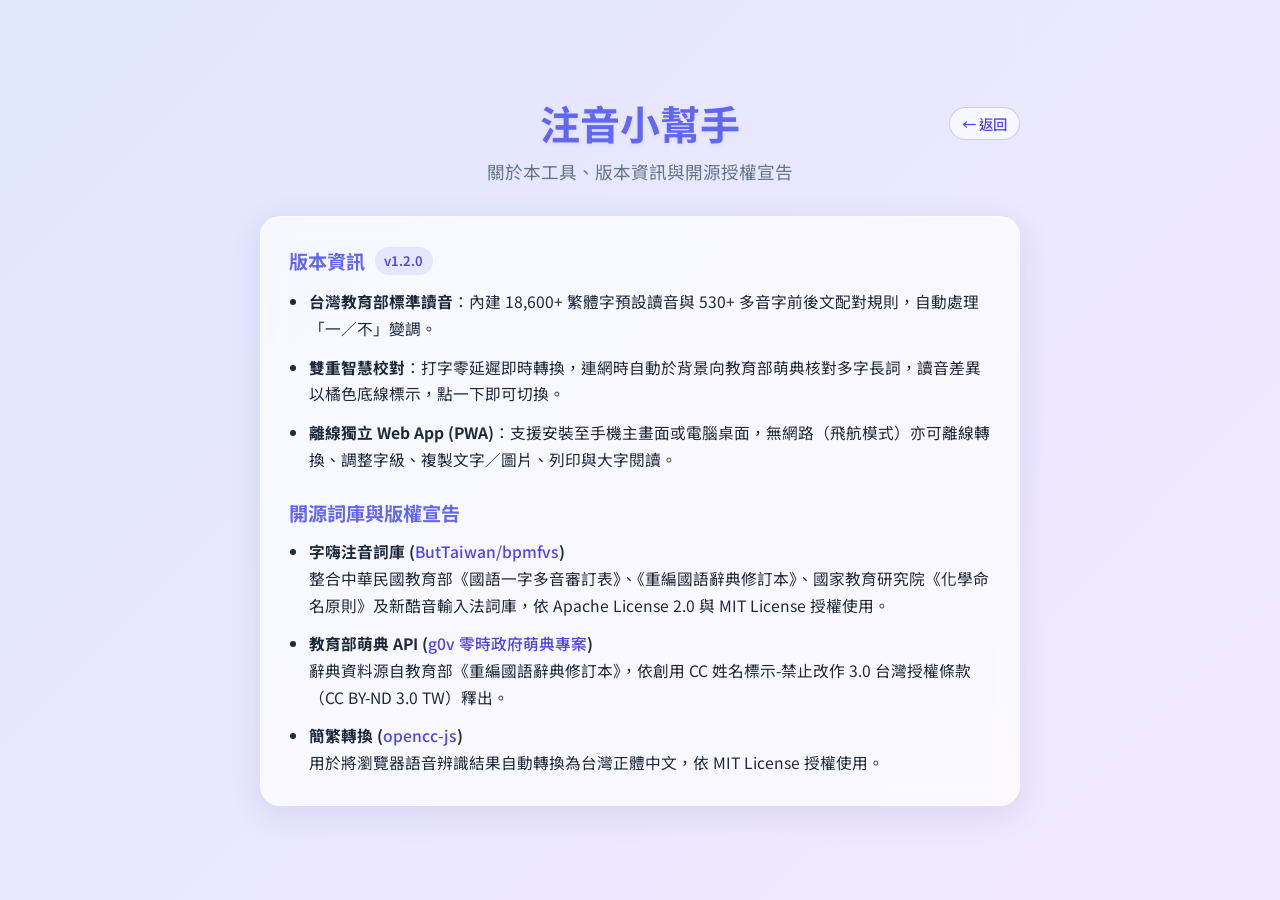
==== about.html @ 32e36cac "fix(layout): 對齊教育部注音手冊標準，緊湊化字距與行高極大化文字可視空間" ====
<!DOCTYPE html>
<html lang="zh-TW">
<head>
    <meta charset="UTF-8">
    <meta name="viewport" content="width=device-width, initial-scale=1.0">
    <meta name="theme-color" content="#6366f1">
    <meta name="apple-mobile-web-app-capable" content="yes">
    <meta name="apple-mobile-web-app-status-bar-style" content="default">
    <meta name="apple-mobile-web-app-title" content="注音小幫手">
    <title>關於與說明 - 注音小幫手</title>
    <link rel="icon" type="image/svg+xml" href="icon.svg">
    <link rel="apple-touch-icon" href="icon.svg">
    <link rel="manifest" href="manifest.webmanifest">
    <link rel="preconnect" href="https://fonts.googleapis.com">
    <link rel="preconnect" href="https://fonts.gstatic.com" crossorigin>
    <link href="https://fonts.googleapis.com/css2?family=Noto+Sans+TC:wght@400;500;700&display=swap" rel="stylesheet">
    <link rel="stylesheet" href="style.css?v=37">
</head>
<body class="about-page">
    <div class="app-container about-container">
        <header>
            <div class="header-row">
                <h1>注音小幫手</h1>
                <a href="index.html" class="about-link" title="返回注音轉換首頁">← 返回</a>
            </div>
            <p class="tagline">關於本工具、版本資訊與開源授權宣告</p>
        </header>

        <main class="about-card glass-panel">
            <section class="about-section">
                <div class="about-version-row">
                    <h2>版本資訊</h2>
                    <span class="version-badge">v1.2.0</span>
                    <button id="install-app-btn" class="install-app-btn" type="button" title="安裝為獨立桌面／手機 App（支援離線使用）" hidden>📲 安裝獨立 App</button>
                </div>
                <p id="output-message" class="output-message" role="status" aria-live="polite" hidden></p>
                <ul class="about-list">
                    <li><strong>台灣教育部標準讀音</strong>：內建 18,600+ 繁體字預設讀音與 530+ 多音字前後文配對規則，自動處理「一／不」變調。</li>
                    <li><strong>雙重智慧校對</strong>：打字零延遲即時轉換，連網時自動於背景向教育部萌典核對多字長詞，讀音差異以<span class="diff-sample">橘色底線</span>標示，點一下即可切換。</li>
                    <li><strong>離線獨立 Web App (PWA)</strong>：支援安裝至手機主畫面或電腦桌面，無網路（飛航模式）亦可離線轉換、調整字級、複製文字／圖片、列印與大字閱讀。</li>
                </ul>
            </section>

            <section class="about-section">
                <h2>開源詞庫與版權宣告</h2>
                <ul class="about-list">
                    <li>
                        <strong>字嗨注音詞庫 (<a href="https://github.com/ButTaiwan/bpmfvs" target="_blank" rel="noopener noreferrer">ButTaiwan/bpmfvs</a>)</strong><br>
                        整合中華民國教育部《國語一字多音審訂表》、《重編國語辭典修訂本》、國家教育研究院《化學命名原則》及新酷音輸入法詞庫，依 Apache License 2.0 與 MIT License 授權使用。
                    </li>
                    <li>
                        <strong>教育部萌典 API (<a href="https://www.moedict.tw" target="_blank" rel="noopener noreferrer">g0v 零時政府萌典專案</a>)</strong><br>
                        辭典資料源自教育部《重編國語辭典修訂本》，依創用 CC 姓名標示-禁止改作 3.0 台灣授權條款（CC BY-ND 3.0 TW）釋出。
                    </li>
                    <li>
                        <strong>簡繁轉換 (<a href="https://github.com/nk2028/opencc-js" target="_blank" rel="noopener noreferrer">opencc-js</a>)</strong><br>
                        用於將瀏覽器語音辨識結果自動轉換為台灣正體中文，依 MIT License 授權使用。
                    </li>
                </ul>
            </section>
        </main>
    </div>

    <script src="pwa.js?v=3"></script>
</body>
</html>
---- style.css ----
:root {
    --primary-color: #6366f1;
    --primary-light: #818cf8;
    --zhuyin-color: #4f46e5;
    --diff-color: #c2410c;
    --bg-gradient-start: #e0e7ff;
    --bg-gradient-end: #f3e8ff;
    --text-main: #1e293b;
    --text-muted: #64748b;
    --text-secondary: #475569;
    --panel-bg: rgba(255, 255, 255, 0.7);
    --panel-border: rgba(255, 255, 255, 0.4);
    --panel-shadow: 0 8px 32px 0 rgba(31, 38, 135, 0.1);
}

* {
    box-sizing: border-box;
    margin: 0;
    padding: 0;
}

body {
    font-family: 'Noto Sans TC', sans-serif;
    background: linear-gradient(135deg, var(--bg-gradient-start) 0%, var(--bg-gradient-end) 100%);
    min-height: 100vh;
    min-height: 100dvh;
    color: var(--text-main);
    display: flex;
    justify-content: center;
    align-items: center;
    padding: 2rem;
}

.app-container {
    width: 100%;
    max-width: 1000px;
    display: flex;
    flex-direction: column;
    gap: 2rem;
}

header {
    text-align: center;
    animation: fadeInDown 0.8s ease-out;
}

.header-row {
    position: relative;
    display: flex;
    align-items: center;
    justify-content: center;
    margin-bottom: 0.4rem;
}

header h1 {
    font-size: 2.5rem;
    font-weight: 700;
    color: var(--primary-color);
    margin: 0;
    text-shadow: 0 2px 4px rgba(0,0,0,0.05);
}

.about-link {
    position: absolute;
    right: 0;
    display: inline-flex;
    align-items: center;
    padding: 0.3rem 0.75rem;
    border-radius: 999px;
    border: 1px solid rgba(79, 70, 229, 0.25);
    background: rgba(255, 255, 255, 0.65);
    color: var(--zhuyin-color);
    font-size: 0.9rem;
    font-weight: 500;
    text-decoration: none;
    transition: background 0.2s ease, box-shadow 0.2s ease;
}

.about-link:hover {
    background: #ffffff;
    box-shadow: 0 2px 8px rgba(79, 70, 229, 0.15);
}

.about-link:focus-visible {
    outline: 2px solid var(--zhuyin-color);
    outline-offset: 2px;
}

header .tagline {
    color: var(--text-muted);
    font-size: 1.1rem;
    margin-bottom: 0;
}

.main-content {
    display: grid;
    grid-template-columns: 1fr 1fr;
    gap: 2rem;
    animation: fadeInUp 0.8s ease-out;
}

/* Glassmorphism panel */
.glass-panel {
    background: var(--panel-bg);
    backdrop-filter: blur(12px);
    -webkit-backdrop-filter: blur(12px);
    border: 1px solid var(--panel-border);
    border-radius: 20px;
    padding: 1.5rem;
    box-shadow: var(--panel-shadow);
    display: flex;
    flex-direction: column;
    height: 500px;
}

label {
    font-weight: 500;
    margin-bottom: 0.8rem;
    color: var(--text-main);
    font-size: 1.1rem;
    display: block;
}

.output-header {
    display: flex;
    justify-content: space-between;
    align-items: center;
    margin-bottom: 0.8rem;
}

.output-title {
    font-weight: 500;
    color: var(--text-main);
    font-size: 1.1rem;
    margin: 0;
}

.output-error {
    color: #b91c1c;
}

/* 輸入框內的行內提示（取代 alert） */
.input-message {
    position: absolute;
    left: 0.75rem;
    right: 7.6rem;
    bottom: 12px;
    z-index: 11;
    margin: 0;
    padding: 0.5rem 0.75rem;
    border-radius: 10px;
    background: #fef2f2;
    border: 1px solid #fecaca;
    color: #b91c1c;
    font-size: 0.9rem;
    line-height: 1.4;
    box-shadow: 0 4px 12px rgba(0, 0, 0, 0.08);
}

.input-message[hidden] {
    display: none;
}

.font-size-control {
    display: flex;
    align-items: center;
    gap: 0.5rem;
    color: var(--text-muted);
    font-size: 0.9rem;
    font-weight: 500;
}

.font-size-control input[type="range"] {
    width: 100px;
    accent-color: var(--primary-color);
}

textarea {
    flex: 1;
    width: 100%;
    border: 1px solid rgba(0,0,0,0.1);
    border-radius: 12px;
    padding: 1rem;
    font-family: 'Noto Sans TC', sans-serif;
    font-size: 24px;
    line-height: 2.2;
    resize: none;
    background: rgba(255, 255, 255, 0.5);
    transition: all 0.3s ease;
    outline: none;
    overscroll-behavior: contain;
}

.output-content {
    flex: 1;
    width: 100%;
    min-height: 0;
    padding: 1rem;
    font-size: 28px; /* Default font size, overridden by JS */
    line-height: 2.2;
    background: rgba(255, 255, 255, 0.5);
    border-radius: 12px;
    border: 1px solid rgba(0,0,0,0.05);
    overflow-y: auto;
    overscroll-behavior: contain;
    display: block; /* Use block layout so line-height strictly aligns with textarea */
}

textarea:focus {
    border-color: var(--primary-light);
    box-shadow: 0 0 0 3px rgba(99, 102, 241, 0.2);
    background: rgba(255, 255, 255, 0.8);
}

/* Replaced output-content duplicated block */

.placeholder-text {
    color: var(--text-muted);
    font-size: 1.2rem;
    display: flex;
    height: 100%;
    align-items: center;
    justify-content: center;
}

/* Custom Zhuyin Layout */
.zhuyin-word {
    display: inline-flex;
    align-items: center;
    margin-right: 0.35em; /* Use em so margin scales with font size */
    vertical-align: bottom;
}

.zhuyin-char {
    font-size: 1em;
}

/* 標點併在相鄰的字裡，跟著字一起換行 */
.zhuyin-punct {
    font-size: 1em;
}

/* 接在注音後面的標點：留出右上角聲調的空間 */
.zhuyin-bopomofo + .zhuyin-punct {
    margin-left: 0.3em;
}

.zhuyin-bopomofo {
    font-size: 0.52em;
    color: var(--zhuyin-color);
    font-weight: 500;
    user-select: none;
    margin-left: 2px;
    display: flex;
    flex-direction: column;
}

.bopo-container {
    position: relative;
    display: inline-flex;
    flex-direction: column;
    align-items: center;
    line-height: 1.1;
}

.bopo-chars {
    writing-mode: vertical-lr;
    letter-spacing: 0;
}

.bopo-tone.tone-light {
    display: block;
    text-align: center;
    margin-bottom: -0.1em;
}

.bopo-tone.tone-mark {
    position: absolute;
    right: -0.7em; /* 二、三、四聲標於注音右上角外緣（教育部規格，見 docs/zhuyin-guide.md） */
    top: 0;
    writing-mode: horizontal-tb;
    font-size: 1em; /* Align font size */
}

/* 多音字與萌典差異字：可點擊手動循環切換讀音 */
.zhuyin-word.polyphonic-word {
    cursor: pointer;
    border-bottom: 1.5px dotted rgba(99, 102, 241, 0.35);
    border-radius: 0.15em;
    -webkit-tap-highlight-color: transparent;
    transition: background 0.15s ease, border-color 0.15s ease;
}

.zhuyin-word.polyphonic-word:hover {
    background: rgba(99, 102, 241, 0.08);
    border-bottom-color: var(--primary-color);
}

.zhuyin-word.polyphonic-word:focus-visible {
    outline: 2px solid var(--primary-color);
    outline-offset: 2px;
}

.zhuyin-word.polyphonic-word.user-modified {
    border-bottom: 0.08em solid var(--primary-color);
}

.zhuyin-bopomofo.diff-orange {
    color: var(--diff-color);
    font-weight: 700;
}

/* 萌典與本地詞庫讀音不同的字：橘色實線底線 */
.zhuyin-word.diff-container {
    cursor: pointer;
    border-bottom: 0.08em solid var(--diff-color);
    border-radius: 0.15em;
    -webkit-tap-highlight-color: transparent;
}

.zhuyin-word.diff-container:hover {
    background: rgba(194, 65, 12, 0.08);
}

.zhuyin-word.diff-container:focus-visible {
    outline: 2px solid var(--diff-color);
    outline-offset: 2px;
}

/* 切換至其他候選讀音時：底線改為虛線 */
.zhuyin-word.diff-container.show-fast {
    border-bottom-style: dashed;
}

/* 比對版圖例 */
.diff-legend {
    font-size: 0.9rem;
    color: var(--text-secondary);
    margin: -0.3rem 0 0.6rem;
    line-height: 1.5;
}

.diff-legend[hidden] {
    display: none;
}

.diff-legend .diff-sample {
    color: var(--diff-color);
    font-weight: 700;
    border-bottom: 2px solid var(--diff-color);
}

/* 結果區工具列：字級滑桿與列印按鈕 */
.output-tools {
    display: flex;
    flex-wrap: wrap;
    align-items: center;
    gap: 0.75rem;
}

.print-btn,
.tool-btn {
    display: inline-flex;
    align-items: center;
    gap: 0.35rem;
    min-height: 44px;
    padding: 0 0.9rem;
    border: 1px solid rgba(79, 70, 229, 0.25);
    border-radius: 999px;
    background: white;
    color: var(--zhuyin-color);
    font: inherit;
    font-size: 0.9rem;
    font-weight: 500;
    cursor: pointer;
    transition: background 0.2s ease, box-shadow 0.2s ease;
}

.tool-btn:hover:not(:disabled) {
    background: #eef2ff;
    box-shadow: 0 2px 8px rgba(79, 70, 229, 0.15);
}

.tool-btn:focus-visible {
    outline: 2px solid var(--zhuyin-color);
    outline-offset: 2px;
}

.tool-btn:disabled {
    color: var(--text-secondary);
    opacity: 0.6;
    cursor: not-allowed;
}

.print-icon {
    width: 18px;
    height: 18px;
    fill: currentColor;
}

/* 複製選單 */
.copy-wrap {
    position: relative;
}

.copy-menu {
    position: absolute;
    top: calc(100% + 6px);
    right: 0;
    z-index: 30;
    min-width: 15rem;
    padding: 0.35rem;
    background: white;
    border: 1px solid rgba(0, 0, 0, 0.08);
    border-radius: 14px;
    box-shadow: 0 10px 30px rgba(31, 38, 135, 0.18);
}

.copy-menu[hidden] {
    display: none;
}

.copy-menu [role="menuitem"] {
    display: flex;
    flex-direction: column;
    align-items: flex-start;
    width: 100%;
    min-height: 44px;
    padding: 0.55rem 0.8rem;
    border: none;
    border-radius: 10px;
    background: none;
    font: inherit;
    text-align: left;
    cursor: pointer;
    color: var(--text-main);
}

.copy-menu [role="menuitem"]:hover,
.copy-menu [role="menuitem"]:focus-visible {
    background: #eef2ff;
    outline: none;
}

.copy-menu .menu-title {
    font-weight: 500;
    font-size: 0.95rem;
}

.copy-menu .menu-hint {
    font-size: 0.8rem;
    color: var(--text-secondary);
}

/* 複製完成的提示 */
.output-message {
    margin: -0.3rem 0 0.6rem;
    padding: 0.4rem 0.75rem;
    border-radius: 10px;
    background: #ecfdf5;
    border: 1px solid #a7f3d0;
    color: #047857;
    font-size: 0.9rem;
}

.output-message.is-error {
    background: #fef2f2;
    border-color: #fecaca;
    color: #b91c1c;
}

.output-message[hidden] {
    display: none;
}

/* 標題列：空間不夠時工具列換到第二行，按鈕文字不折行 */
.output-header {
    flex-wrap: wrap;
    gap: 0.5rem;
}

.output-title {
    white-space: nowrap;
}

.output-tools {
    margin-left: auto;
}

.tool-btn {
    white-space: nowrap;
    flex-shrink: 0;
}

/* ---------- 大字閱讀模式：結果區佔滿整個畫面 ---------- */
.reading-exit-btn {
    display: none;
}

body.reading-mode {
    overflow: hidden;
}

body.reading-mode .output-section.glass-panel {
    position: fixed;
    inset: 0;
    z-index: 100;
    height: auto;
    border-radius: 0;
    border: none;
    padding: 1rem 1.5rem 1.5rem;
    background: #ffffff;
    backdrop-filter: none;
    -webkit-backdrop-filter: none;
    animation: none;
}

body.reading-mode .output-content {
    max-height: none;
    border: none;
    background: none;
}

body.reading-mode .output-title,
body.reading-mode #copy-btn,
body.reading-mode #print-btn,
body.reading-mode #reading-btn {
    display: none;
}

body.reading-mode .output-header {
    justify-content: flex-end;
}

body.reading-mode .reading-exit-btn {
    display: inline-flex;
}

/* Scrollbar styles for output content */
.output-content::-webkit-scrollbar {
    width: 8px;
}

.output-content::-webkit-scrollbar-track {
    background: rgba(0, 0, 0, 0.05);
    border-radius: 4px;
}

.output-content::-webkit-scrollbar-thumb {
    background: rgba(99, 102, 241, 0.3);
    border-radius: 4px;
}

.output-content::-webkit-scrollbar-thumb:hover {
    background: rgba(99, 102, 241, 0.5);
}

/* ---------- 說明與版權宣告頁 (about.html) ---------- */
.about-container {
    max-width: 760px;
}

.about-card.glass-panel {
    height: auto;
    gap: 1.5rem;
    padding: 1.75rem;
    line-height: 1.7;
}

.about-section h2 {
    font-size: 1.2rem;
    color: var(--primary-color);
    margin: 0;
}

.about-version-row {
    display: flex;
    flex-wrap: wrap;
    align-items: center;
    gap: 0.6rem;
    margin-bottom: 0.75rem;
}

.about-list {
    margin: 0.6rem 0 0 1.25rem;
    display: flex;
    flex-direction: column;
    gap: 0.75rem;
    color: var(--text-main);
    font-size: 0.98rem;
}

.about-list a {
    color: var(--zhuyin-color);
    text-decoration: none;
    font-weight: 500;
}

.about-list a:hover {
    text-decoration: underline;
}

.version-badge {
    display: inline-block;
    padding: 0.15rem 0.6rem;
    border-radius: 999px;
    background: rgba(99, 102, 241, 0.12);
    color: var(--zhuyin-color);
    font-size: 0.82rem;
    font-weight: 600;
}

.install-app-btn {
    padding: 0.25rem 0.75rem;
    border-radius: 999px;
    border: 1px solid rgba(79, 70, 229, 0.3);
    background: white;
    color: var(--zhuyin-color);
    font: inherit;
    font-size: 0.85rem;
    font-weight: 500;
    cursor: pointer;
    transition: background 0.2s ease, box-shadow 0.2s ease;
}

.install-app-btn:hover {
    background: #eef2ff;
    box-shadow: 0 2px 6px rgba(79, 70, 229, 0.15);
}

.install-app-btn[hidden] {
    display: none;
}

/* Animations */
@keyframes fadeInDown {
    from { opacity: 0; transform: translateY(-20px); }
    to { opacity: 1; transform: translateY(0); }
}

@keyframes fadeInUp {
    from { opacity: 0; transform: translateY(20px); }
    to { opacity: 1; transform: translateY(0); }
}

@keyframes fadeIn {
    from { opacity: 0; }
    to { opacity: 1; }
}

/* Textarea Container and Voice Input Button */
.textarea-container {
    position: relative;
    flex: 1;
    display: flex;
    flex-direction: column;
    min-height: 0;
}

textarea {
    padding-right: 7.2rem !important; /* Ensure space for both the floating clear and microphone buttons */
}

.clear-input-btn {
    display: none; /* Shown dynamically in JS */
    position: absolute;
    right: 64px;
    bottom: 12px;
    width: 44px;
    height: 44px;
    border-radius: 50%;
    border: none;
    background: white;
    color: var(--text-muted);
    box-shadow: 0 4px 12px rgba(0, 0, 0, 0.08);
    cursor: pointer;
    align-items: center;
    justify-content: center;
    transition: all 0.3s cubic-bezier(0.4, 0, 0.2, 1);
    z-index: 10;
}

.clear-input-btn:hover {
    background: #fee2e2; /* Very soft light red tint */
    color: #ef4444;      /* Beautiful modern red */
    transform: scale(1.05);
    box-shadow: 0 6px 16px rgba(239, 68, 68, 0.2);
}

.clear-input-btn:active {
    transform: scale(0.95);
}

.clear-input-btn .clear-icon {
    width: 20px;
    height: 20px;
    fill: currentColor;
    transition: transform 0.2s ease;
}

.clear-input-btn:hover .clear-icon {
    transform: rotate(90deg); /* Modern playful rotation on hover */
}

textarea.voice-active {
    border-color: #ef4444;
    box-shadow: 0 0 0 3px rgba(239, 68, 68, 0.2);
    background: rgba(255, 255, 255, 0.8);
}

.voice-input-btn {
    display: none; /* Shown dynamically in JS if supported */
    position: absolute;
    right: 12px;
    bottom: 12px;
    width: 44px;
    height: 44px;
    border-radius: 50%;
    border: none;
    background: white;
    color: var(--primary-color);
    box-shadow: 0 4px 12px rgba(99, 102, 241, 0.2);
    cursor: pointer;
    align-items: center;
    justify-content: center;
    transition: all 0.3s cubic-bezier(0.4, 0, 0.2, 1);
    z-index: 10;
}

.voice-input-btn:hover {
    background: var(--primary-light);
    color: white;
    transform: scale(1.05);
    box-shadow: 0 6px 16px rgba(99, 102, 241, 0.35);
}

.voice-input-btn:active {
    transform: scale(0.95);
}

.voice-input-btn.recording {
    background: #ef4444;
    color: white;
    box-shadow: 0 0 0 0 rgba(239, 68, 68, 0.7);
    animation: recording-pulse 1.5s infinite cubic-bezier(0.66, 0, 0, 1);
}

.voice-input-btn .mic-icon {
    width: 20px;
    height: 20px;
    fill: currentColor;
    transition: transform 0.2s ease;
}

.voice-input-btn.recording .mic-icon {
    transform: scale(1.1);
}

@keyframes recording-pulse {
    0% {
        box-shadow: 0 0 0 0 rgba(239, 68, 68, 0.7), 0 4px 12px rgba(239, 68, 68, 0.2);
    }
    70% {
        box-shadow: 0 0 0 10px rgba(239, 68, 68, 0), 0 4px 12px rgba(239, 68, 68, 0.2);
    }
    100% {
        box-shadow: 0 0 0 0 rgba(239, 68, 68, 0), 0 4px 12px rgba(239, 68, 68, 0.2);
    }
}

/* 摺疊機／平板展開虛擬鍵盤或矮視窗（寬度 > 768px 且可視高度 <= 700px）：
   收斂垂直間距並讓雙欄面板自適應可視高度，防止頂部標題被推擠裁切 */
@media (min-width: 769px) and (max-height: 700px) {
    body:not(.about-page) {
        align-items: flex-start;
        padding: 0.6rem 1.25rem;
        height: 100dvh;
        overflow: hidden;
    }

    body:not(.about-page) .app-container {
        height: 100%;
        max-height: 100%;
        gap: 0.5rem;
    }

    body:not(.about-page) .header-row {
        margin-bottom: 0;
    }

    body:not(.about-page) header h1 {
        font-size: 1.4rem;
    }

    body:not(.about-page) header .tagline {
        display: none;
    }

    body:not(.about-page) .main-content {
        flex: 1;
        min-height: 0;
        gap: 1rem;
        grid-template-rows: minmax(0, 1fr);
    }

    body:not(.about-page) .glass-panel {
        height: 100%;
        min-height: 0;
        padding: 0.85rem 1rem;
    }

    body:not(.about-page) label,
    body:not(.about-page) .output-header {
        margin-bottom: 0.4rem;
    }

    body:not(.about-page) .output-tools {
        gap: 0.45rem;
    }

    body:not(.about-page) .font-size-control input[type="range"] {
        width: 76px;
    }

    body:not(.about-page) .print-btn,
    body:not(.about-page) .tool-btn {
        min-height: 36px;
        padding: 0 0.65rem;
        position: relative;
    }

    body:not(.about-page) .tool-btn::after {
        content: '';
        position: absolute;
        left: -4px;
        right: -4px;
        top: 50%;
        height: 44px;
        transform: translateY(-50%);
    }

    body:not(.about-page) .diff-legend {
        font-size: 0.82rem;
        margin: -0.15rem 0 0.35rem;
    }

    body:not(.about-page) .output-content {
        max-height: none;
        padding: 0.75rem;
    }

    body:not(.about-page) textarea {
        padding: 0.75rem 6.8rem 0.75rem 0.75rem !important;
    }
}

body.compact-viewport:not(.about-page) {
    align-items: flex-start;
    padding: 0.6rem 1.25rem;
    overflow: hidden;
}

body.compact-viewport:not(.about-page) .app-container {
    max-height: 100%;
    gap: 0.5rem;
}

body.compact-viewport:not(.about-page) .header-row {
    margin-bottom: 0;
}

body.compact-viewport:not(.about-page) header h1 {
    font-size: 1.4rem;
}

body.compact-viewport:not(.about-page) header .tagline {
    display: none;
}

body.compact-viewport:not(.about-page) .main-content {
    flex: 1;
    min-height: 0;
    gap: 1rem;
    grid-template-rows: minmax(0, 1fr);
}

body.compact-viewport:not(.about-page) .glass-panel {
    height: 100%;
    min-height: 0;
    padding: 0.85rem 1rem;
}

body.compact-viewport:not(.about-page) label,
body.compact-viewport:not(.about-page) .output-header {
    margin-bottom: 0.4rem;
}

body.compact-viewport:not(.about-page) .output-tools {
    gap: 0.45rem;
}

body.compact-viewport:not(.about-page) .font-size-control input[type="range"] {
    width: 76px;
}

body.compact-viewport:not(.about-page) .print-btn,
body.compact-viewport:not(.about-page) .tool-btn {
    min-height: 36px;
    padding: 0 0.65rem;
    position: relative;
}

body.compact-viewport:not(.about-page) .tool-btn::after {
    content: '';
    position: absolute;
    left: -4px;
    right: -4px;
    top: 50%;
    height: 44px;
    transform: translateY(-50%);
}

body.compact-viewport:not(.about-page) .diff-legend {
    font-size: 0.82rem;
    margin: -0.15rem 0 0.35rem;
}

body.compact-viewport:not(.about-page) .output-content {
    max-height: none;
    padding: 0.75rem;
}

body.compact-viewport:not(.about-page) textarea {
    padding: 0.75rem 6.8rem 0.75rem 0.75rem !important;
}

/* Responsive */
@media (max-width: 768px) {
    body {
        align-items: flex-start;
        padding: 0.35rem 0.4rem;
        height: 100dvh;
        box-sizing: border-box;
    }

    .app-container {
        gap: 0.3rem;
        height: 100%;
        max-height: 100%;
        /* Height will be strictly controlled by JS visualViewport on mobile */
    }

    .header-row {
        margin-bottom: 0;
    }

    header h1 {
        font-size: 1.2rem;
        margin-bottom: 0;
    }

    .about-link {
        padding: 0.15rem 0.55rem;
        font-size: 0.78rem;
    }

    /* 外觀維持小巧，觸控範圍向上下延伸到 44px */
    .about-link::after {
        content: '';
        position: absolute;
        left: -4px;
        right: -4px;
        top: 50%;
        height: 44px;
        transform: translateY(-50%);
    }

    .about-card.glass-panel {
        padding: 1rem;
        gap: 1.1rem;
    }

    header .tagline {
        display: none;
    }

    .main-content {
        display: flex;
        flex-direction: column-reverse;
        gap: 0.35rem;
        flex: 1;
        min-height: 0;
    }
    
    .glass-panel {
        padding: 0.45rem 0.55rem;
    }

    /* 輸入區高度由 JS 依內容調整（1 到 3 行） */
    .input-section.glass-panel {
        height: auto;
        min-height: 0;
        flex: none;
        position: relative;
        z-index: 20; /* 讓浮在上方的提示訊息蓋在結果區之上 */
    }

    .textarea-container {
        min-height: 0;
    }

    .input-message {
        left: 0;
        right: 0;
        bottom: calc(100% + 0.9rem);
        font-size: 0.85rem;
    }

    .input-section label {
        display: none;
    }

    .output-section.glass-panel {
        flex: 1;
        min-height: 0;
        height: auto;
    }
    
    textarea {
        font-size: 1.2rem;
        padding: 0.35rem 5.4rem 0.35rem 0.5rem !important; /* Ensure space for both buttons */
        line-height: 1.35 !important;
        height: auto;
        min-height: 0;
        flex: none;
        overflow-y: hidden;
        /* 高度由 JS 直接設定，不做動畫，避免量測到動畫中的高度 */
        transition: border-color 0.3s ease, box-shadow 0.3s ease, background 0.3s ease;
    }

    /* 按鈕外觀 32px，觸控範圍用 ::after 擴大到 44px */
    .clear-input-btn::after,
    .voice-input-btn::after {
        content: '';
        position: absolute;
        inset: -6px;
        border-radius: 50%;
    }

    .clear-input-btn {
        width: 32px;
        height: 32px;
        right: 50px;
        bottom: auto;
        top: 50%;
        transform: translateY(-50%);
        box-shadow: 0 2px 8px rgba(0, 0, 0, 0.08);
    }
    
    .clear-input-btn:hover {
        transform: translateY(-50%) scale(1.05);
    }
    
    .clear-input-btn:active {
        transform: translateY(-50%) scale(0.95);
    }
    
    .clear-input-btn .clear-icon {
        width: 16px;
        height: 16px;
    }

    .output-content {
        font-size: 1.1rem;
        padding: 0.2rem 0.25rem;
        background: transparent;
        border: none;
        border-radius: 0;
        line-height: 1.65;
    }

    .zhuyin-word {
        margin-right: 0.18em;
    }

    .zhuyin-bopomofo + .zhuyin-punct {
        margin-left: 0.15em;
    }

    .output-header {
        flex-direction: row;
        justify-content: space-between;
        align-items: center;
        margin-bottom: 0.25rem;
    }

    .output-title {
        font-size: 0.85rem;
    }

    .output-tools {
        gap: 0.35rem;
    }

    .font-size-control {
        gap: 0.25rem;
    }

    .font-size-control input[type="range"] {
        width: 72px;
    }

    .print-btn,
    .tool-btn {
        min-height: 36px;
        padding: 0 0.6rem;
        position: relative;
    }

    .output-message {
        font-size: 0.78rem;
        margin: -0.1rem 0 0.25rem;
        padding: 0.25rem 0.5rem;
    }

    /* 手機只顯示圖示，觸控範圍延伸到 44px */
    .tool-btn .print-label {
        display: none;
    }

    .tool-btn::after {
        content: '';
        position: absolute;
        left: -4px;
        right: -4px;
        top: 50%;
        height: 44px;
        transform: translateY(-50%);
    }

    .diff-legend {
        font-size: 0.78rem;
        margin: -0.1rem 0 0.25rem;
        line-height: 1.35;
        padding: 0.15rem 0.45rem;
        background: rgba(99, 102, 241, 0.08);
        border-radius: 6px;
        display: inline-block;
        width: fit-content;
    }

    /* Mobile overrides for voice input button */
    .voice-input-btn {
        width: 32px;
        height: 32px;
        right: 6px;
        bottom: auto;
        top: 50%;
        transform: translateY(-50%);
    }
    
    .voice-input-btn:hover {
        transform: translateY(-50%) scale(1.05);
    }
    
    .voice-input-btn:active {
        transform: translateY(-50%) scale(0.95);
    }
    
    .voice-input-btn.recording {
        animation: recording-pulse-mobile 1.5s infinite cubic-bezier(0.66, 0, 0, 1);
    }
    
    .voice-input-btn .mic-icon {
        width: 16px;
        height: 16px;
    }
}

@keyframes recording-pulse-mobile {
    0% {
        box-shadow: 0 0 0 0 rgba(239, 68, 68, 0.7);
        transform: translateY(-50%) scale(1);
    }
    70% {
        box-shadow: 0 0 0 6px rgba(239, 68, 68, 0);
        transform: translateY(-50%) scale(1);
    }
    100% {
        box-shadow: 0 0 0 0 rgba(239, 68, 68, 0);
        transform: translateY(-50%) scale(1);
    }
}

/* ---------- 列印：只印注音結果 ---------- */
@page {
    size: A4;
    margin: 15mm;
}

@media print {
    html, body {
        background: white !important;
        height: auto !important;
        overflow: visible !important;
    }

    body {
        display: block;
        padding: 0;
    }

    .app-container {
        height: auto !important;
        max-width: none;
        display: block;
    }

    header,
    footer,
    .input-section,
    .output-header,
    .diff-legend,
    .output-message,
    .placeholder-text {
        display: none !important;
    }

    .main-content {
        display: block;
        animation: none;
    }

    .glass-panel,
    .output-section.glass-panel {
        background: none;
        border: none;
        box-shadow: none;
        backdrop-filter: none;
        -webkit-backdrop-filter: none;
        padding: 0;
        height: auto;
    }

    .output-content {
        border: none;
        background: none;
        padding: 0;
        max-height: none;
        min-height: 0;
        overflow: visible;
        color: black;
    }

    .zhuyin-bopomofo {
        -webkit-print-color-adjust: exact;
        print-color-adjust: exact;
    }

    .zhuyin-word.diff-container {
        background: none;
    }
}
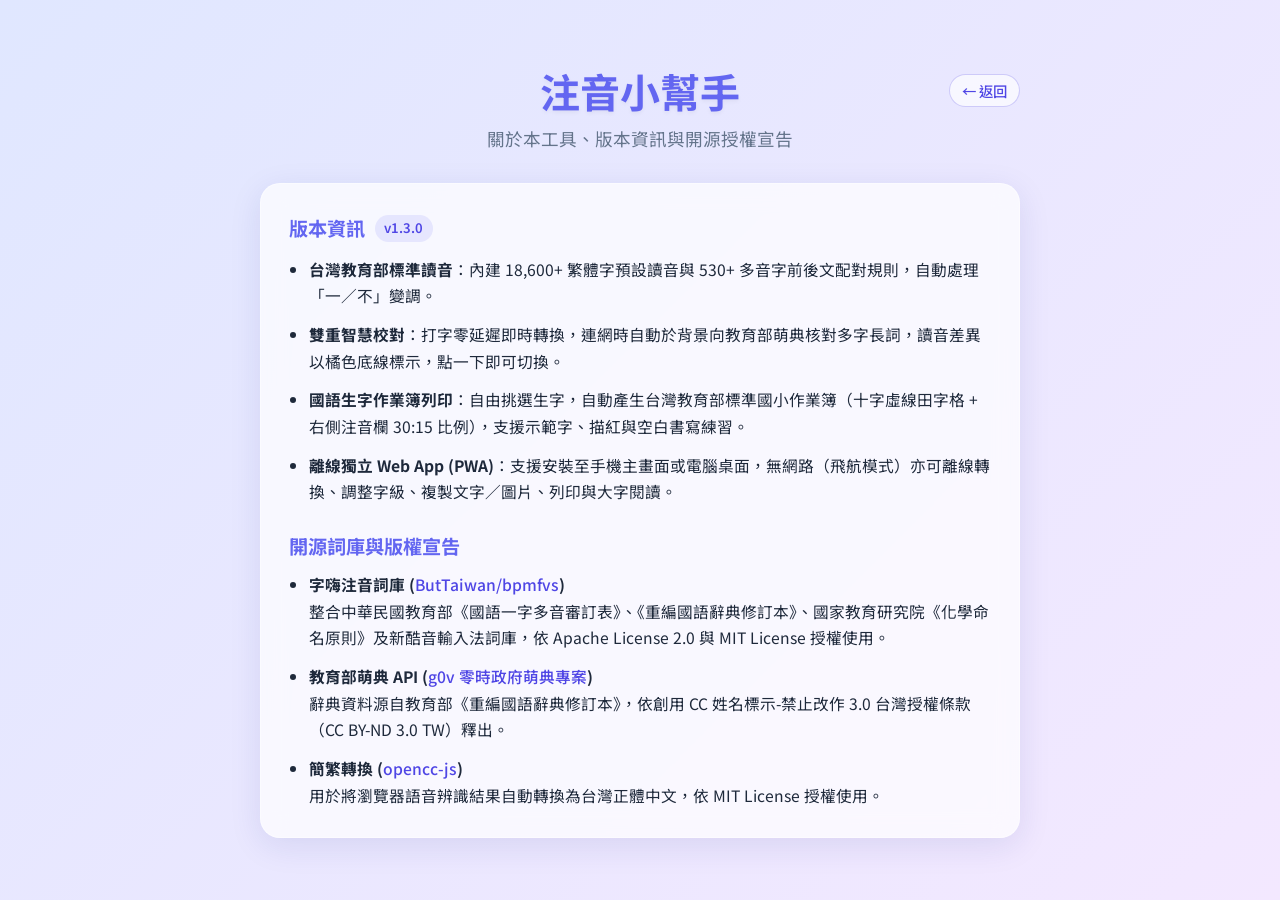
==== commit d66b7244: "feat(workbook): 新增國語生字作業簿列印模式，支援挑選生字、描紅與標準田字格注音練習" ====
--- a/about.html
+++ b/about.html
@@ -14,7 +14,7 @@
     <link rel="preconnect" href="https://fonts.googleapis.com">
     <link rel="preconnect" href="https://fonts.gstatic.com" crossorigin>
     <link href="https://fonts.googleapis.com/css2?family=Noto+Sans+TC:wght@400;500;700&display=swap" rel="stylesheet">
-    <link rel="stylesheet" href="style.css?v=37">
+    <link rel="stylesheet" href="style.css?v=38">
 </head>
 <body class="about-page">
     <div class="app-container about-container">
@@ -30,13 +30,14 @@
             <section class="about-section">
                 <div class="about-version-row">
                     <h2>版本資訊</h2>
-                    <span class="version-badge">v1.2.0</span>
+                    <span class="version-badge">v1.3.0</span>
                     <button id="install-app-btn" class="install-app-btn" type="button" title="安裝為獨立桌面／手機 App（支援離線使用）" hidden>📲 安裝獨立 App</button>
                 </div>
                 <p id="output-message" class="output-message" role="status" aria-live="polite" hidden></p>
                 <ul class="about-list">
                     <li><strong>台灣教育部標準讀音</strong>：內建 18,600+ 繁體字預設讀音與 530+ 多音字前後文配對規則，自動處理「一／不」變調。</li>
                     <li><strong>雙重智慧校對</strong>：打字零延遲即時轉換，連網時自動於背景向教育部萌典核對多字長詞，讀音差異以<span class="diff-sample">橘色底線</span>標示，點一下即可切換。</li>
+                    <li><strong>國語生字作業簿列印</strong>：自由挑選生字，自動產生台灣教育部標準國小作業簿（十字虛線田字格 + 右側注音欄 30:15 比例），支援示範字、描紅與空白書寫練習。</li>
                     <li><strong>離線獨立 Web App (PWA)</strong>：支援安裝至手機主畫面或電腦桌面，無網路（飛航模式）亦可離線轉換、調整字級、複製文字／圖片、列印與大字閱讀。</li>
                 </ul>
             </section>
--- a/style.css
+++ b/style.css
@@ -1261,3 +1261,461 @@
         background: none;
     }
 }
+
+/* ---------- 國語生字作業簿列印對話框與格線樣式 ---------- */
+.workbook-modal {
+    border: none;
+    border-radius: 20px;
+    padding: 0;
+    width: 92vw;
+    max-width: 900px;
+    max-height: 90vh;
+    background: #ffffff;
+    box-shadow: 0 25px 50px -12px rgba(0, 0, 0, 0.25);
+    margin: auto;
+    overflow: hidden;
+}
+
+.workbook-modal::backdrop {
+    background: rgba(15, 23, 42, 0.6);
+    backdrop-filter: blur(4px);
+    -webkit-backdrop-filter: blur(4px);
+}
+
+.wb-modal-content {
+    display: flex;
+    flex-direction: column;
+    height: 100%;
+    max-height: 90vh;
+}
+
+.wb-modal-header {
+    display: flex;
+    align-items: center;
+    justify-content: space-between;
+    padding: 1rem 1.5rem;
+    border-bottom: 1px solid #e2e8f0;
+    background: #f8fafc;
+}
+
+.wb-modal-header h2 {
+    font-size: 1.25rem;
+    color: var(--text-main);
+    margin: 0;
+    font-weight: 700;
+}
+
+.wb-close-btn {
+    border: none;
+    background: none;
+    font-size: 1.8rem;
+    line-height: 1;
+    color: var(--text-muted);
+    cursor: pointer;
+    padding: 0.2rem 0.5rem;
+    border-radius: 8px;
+    transition: background 0.2s ease, color 0.2s ease;
+}
+
+.wb-close-btn:hover {
+    background: #e2e8f0;
+    color: var(--text-main);
+}
+
+.wb-modal-body {
+    flex: 1;
+    overflow-y: auto;
+    padding: 1.25rem 1.5rem;
+    display: flex;
+    flex-direction: column;
+    gap: 1.25rem;
+}
+
+.wb-control-header {
+    display: flex;
+    align-items: center;
+    justify-content: space-between;
+    margin-bottom: 0.6rem;
+}
+
+.wb-label {
+    font-size: 0.95rem;
+    font-weight: 600;
+    color: var(--text-main);
+}
+
+.wb-text-btn {
+    border: none;
+    background: none;
+    color: var(--zhuyin-color);
+    font-size: 0.88rem;
+    font-weight: 600;
+    cursor: pointer;
+    padding: 0.2rem 0.5rem;
+    border-radius: 6px;
+}
+
+.wb-text-btn:hover {
+    background: rgba(99, 102, 241, 0.1);
+}
+
+.wb-chips-container {
+    display: flex;
+    flex-wrap: wrap;
+    gap: 0.5rem;
+    max-height: 140px;
+    overflow-y: auto;
+    padding: 0.6rem;
+    border-radius: 12px;
+    background: #f1f5f9;
+    border: 1px solid #e2e8f0;
+}
+
+.wb-chip {
+    display: inline-flex;
+    align-items: center;
+    gap: 0.35rem;
+    padding: 0.35rem 0.75rem;
+    border-radius: 999px;
+    border: 1.5px solid #cbd5e1;
+    background: #ffffff;
+    color: var(--text-muted);
+    font: inherit;
+    font-size: 0.95rem;
+    cursor: pointer;
+    transition: all 0.2s ease;
+}
+
+.wb-chip:hover {
+    border-color: var(--primary-light);
+    color: var(--primary-color);
+}
+
+.wb-chip.is-selected {
+    border-color: var(--primary-color);
+    background: #eef2ff;
+    color: var(--zhuyin-color);
+    font-weight: 600;
+}
+
+.wb-chip-check {
+    font-size: 0.85rem;
+    font-weight: 700;
+}
+
+.wb-chip-bopo {
+    font-size: 0.75rem;
+    opacity: 0.85;
+}
+
+.wb-options-row {
+    display: flex;
+    flex-wrap: wrap;
+    gap: 1.5rem;
+    padding: 0.85rem 1rem;
+    background: #f8fafc;
+    border-radius: 12px;
+    border: 1px solid #e2e8f0;
+}
+
+.wb-option-item {
+    display: flex;
+    align-items: center;
+    gap: 0.5rem;
+    font-size: 0.9rem;
+    font-weight: 500;
+    color: var(--text-main);
+}
+
+.wb-option-item select {
+    padding: 0.35rem 0.75rem;
+    border-radius: 8px;
+    border: 1px solid #cbd5e1;
+    background: #ffffff;
+    font: inherit;
+    font-size: 0.9rem;
+    color: var(--text-main);
+    cursor: pointer;
+}
+
+.wb-preview-wrapper {
+    display: flex;
+    flex-direction: column;
+    gap: 0.6rem;
+}
+
+.wb-preview-header {
+    font-size: 0.9rem;
+    font-weight: 600;
+    color: var(--text-secondary);
+}
+
+.workbook-print-area {
+    background: #e2e8f0;
+    padding: 1.5rem;
+    border-radius: 12px;
+    overflow-x: auto;
+}
+
+.wb-modal-footer {
+    display: flex;
+    align-items: center;
+    justify-content: space-between;
+    flex-wrap: wrap;
+    gap: 0.75rem;
+    padding: 1rem 1.5rem;
+    border-top: 1px solid #e2e8f0;
+    background: #f8fafc;
+}
+
+.wb-tip {
+    font-size: 0.82rem;
+    color: var(--text-secondary);
+}
+
+.wb-primary-btn {
+    display: inline-flex;
+    align-items: center;
+    gap: 0.45rem;
+    min-height: 44px;
+    padding: 0 1.5rem;
+    border-radius: 999px;
+    border: none;
+    background: var(--primary-color);
+    color: #ffffff;
+    font: inherit;
+    font-size: 0.95rem;
+    font-weight: 600;
+    cursor: pointer;
+    transition: background 0.2s ease, transform 0.15s ease, box-shadow 0.2s ease;
+}
+
+.wb-primary-btn:hover:not(:disabled) {
+    background: var(--zhuyin-color);
+    transform: translateY(-1px);
+    box-shadow: 0 4px 12px rgba(79, 70, 229, 0.3);
+}
+
+.wb-primary-btn:disabled {
+    opacity: 0.5;
+    cursor: not-allowed;
+}
+
+.wb-empty-tip {
+    text-align: center;
+    padding: 3rem 1rem;
+    color: var(--text-muted);
+    font-size: 0.95rem;
+    background: white;
+    border-radius: 8px;
+}
+
+/* ---------- A4 生字作業簿核心格線 (教育部標準 30:15) ---------- */
+.wb-page {
+    width: 100%;
+    max-width: 210mm;
+    margin: 0 auto 1.5rem;
+    background: #ffffff;
+    padding: 12mm 10mm;
+    box-shadow: 0 4px 12px rgba(0, 0, 0, 0.08);
+    box-sizing: border-box;
+    font-family: 'Noto Sans TC', 'DFKai-SB', 'BiauKai', serif;
+}
+
+.wb-page:last-child {
+    margin-bottom: 0;
+}
+
+.wb-page-header {
+    display: flex;
+    justify-content: space-between;
+    align-items: baseline;
+    padding-bottom: 0.5rem;
+    margin-bottom: 0.8rem;
+    border-bottom: 2px solid #334155;
+}
+
+.wb-sheet-title {
+    font-size: 1.35rem;
+    font-weight: 700;
+    color: #0f172a;
+    margin: 0;
+    letter-spacing: 0.1em;
+}
+
+.wb-student-info {
+    display: flex;
+    gap: 1.25rem;
+    font-size: 0.88rem;
+    color: #334155;
+    font-weight: 500;
+}
+
+.wb-page-num {
+    color: #64748b;
+    font-size: 0.82rem;
+}
+
+.wb-rows-container {
+    display: flex;
+    flex-direction: column;
+    gap: 3.5mm;
+}
+
+.wb-row {
+    display: flex;
+    align-items: center;
+    justify-content: flex-start;
+    gap: 2mm;
+}
+
+/* 單一練習單元格：田字格 + 注音欄 */
+.wb-cell {
+    display: flex;
+    align-items: stretch;
+    flex: 1;
+    max-width: 28mm;
+    box-sizing: border-box;
+}
+
+/* 國字田字格 (1:1 正方形) */
+.wb-grid {
+    position: relative;
+    aspect-ratio: 1 / 1;
+    flex: 1;
+    border: 1.5px solid #334155;
+    background-color: #ffffff;
+    background-image: url("data:image/svg+xml,%3Csvg xmlns='http://www.w3.org/2000/svg' width='100' height='100'%3E%3Cline x1='50' y1='0' x2='50' y2='100' stroke='%23cbd5e1' stroke-width='1.2' stroke-dasharray='4,4'/%3E%3Cline x1='0' y1='50' x2='100' y2='50' stroke='%23cbd5e1' stroke-width='1.2' stroke-dasharray='4,4'/%3E%3C/svg%3E");
+    background-size: 100% 100%;
+    display: flex;
+    align-items: center;
+    justify-content: center;
+    box-sizing: border-box;
+}
+
+.wb-char {
+    font-size: 1.55rem;
+    font-family: 'DFKai-SB', 'BiauKai', 'Noto Sans TC', serif;
+    line-height: 1;
+    user-select: none;
+}
+
+.wb-model-text {
+    color: #0f172a;
+    font-weight: 700;
+}
+
+.wb-trace-text {
+    color: #94a3b8 !important;
+    font-weight: 500;
+}
+
+/* 注音欄 (教育部標準：國字寬度的 40%~50%) */
+.wb-zhuyin-col {
+    position: relative;
+    width: 8.5mm;
+    border: 1.5px solid #334155;
+    border-left: none;
+    background-color: #ffffff;
+    background-image: url("data:image/svg+xml,%3Csvg xmlns='http://www.w3.org/2000/svg' width='100' height='100'%3E%3Cline x1='0' y1='33.3' x2='100' y2='33.3' stroke='%23e2e8f0' stroke-width='1' stroke-dasharray='3,3'/%3E%3Cline x1='0' y1='66.6' x2='100' y2='66.6' stroke='%23e2e8f0' stroke-width='1' stroke-dasharray='3,3'/%3E%3C/svg%3E");
+    background-size: 100% 100%;
+    display: flex;
+    align-items: center;
+    justify-content: center;
+    box-sizing: border-box;
+    font-size: 0.72rem;
+    font-family: 'Noto Sans TC', sans-serif;
+    color: #0f172a;
+    font-weight: 600;
+    user-select: none;
+}
+
+.wb-zhuyin-col.wb-trace-text {
+    color: #94a3b8;
+}
+
+.wb-zhuyin-col .bopo-chars {
+    letter-spacing: -1px;
+}
+
+.wb-zhuyin-col .bopo-tone.tone-mark {
+    right: -0.65em;
+    font-size: 0.9em;
+}
+
+.wb-zhuyin-col.wb-zhuyin-blank {
+    background-color: #ffffff;
+}
+
+/* ---------- 作業簿列印專用樣式 (@media print) ---------- */
+@media print {
+    body.printing-workbook {
+        background: #ffffff !important;
+        padding: 0 !important;
+        margin: 0 !important;
+        height: auto !important;
+        overflow: visible !important;
+    }
+
+    body.printing-workbook .app-container,
+    body.printing-workbook .wb-modal-header,
+    body.printing-workbook .wb-control-group,
+    body.printing-workbook .wb-options-row,
+    body.printing-workbook .wb-preview-header,
+    body.printing-workbook .wb-modal-footer {
+        display: none !important;
+    }
+
+    body.printing-workbook .workbook-modal {
+        position: static !important;
+        inset: auto !important;
+        width: 100% !important;
+        max-width: none !important;
+        max-height: none !important;
+        height: auto !important;
+        box-shadow: none !important;
+        border: none !important;
+        border-radius: 0 !important;
+        background: #ffffff !important;
+        margin: 0 !important;
+        padding: 0 !important;
+        overflow: visible !important;
+        display: block !important;
+    }
+
+    body.printing-workbook .wb-modal-content,
+    body.printing-workbook .wb-modal-body,
+    body.printing-workbook .wb-preview-wrapper,
+    body.printing-workbook .workbook-print-area {
+        height: auto !important;
+        max-height: none !important;
+        overflow: visible !important;
+        padding: 0 !important;
+        margin: 0 !important;
+        background: #ffffff !important;
+        border: none !important;
+        border-radius: 0 !important;
+        display: block !important;
+    }
+
+    body.printing-workbook .wb-page {
+        margin: 0 0 0 0 !important;
+        padding: 10mm !important;
+        box-shadow: none !important;
+        page-break-after: always !important;
+        break-after: page !important;
+        width: 100% !important;
+        max-width: none !important;
+    }
+
+    body.printing-workbook .wb-page:last-child {
+        page-break-after: auto !important;
+        break-after: auto !important;
+    }
+
+    body.printing-workbook .wb-grid,
+    body.printing-workbook .wb-zhuyin-col {
+        -webkit-print-color-adjust: exact !important;
+        print-color-adjust: exact !important;
+    }
+}
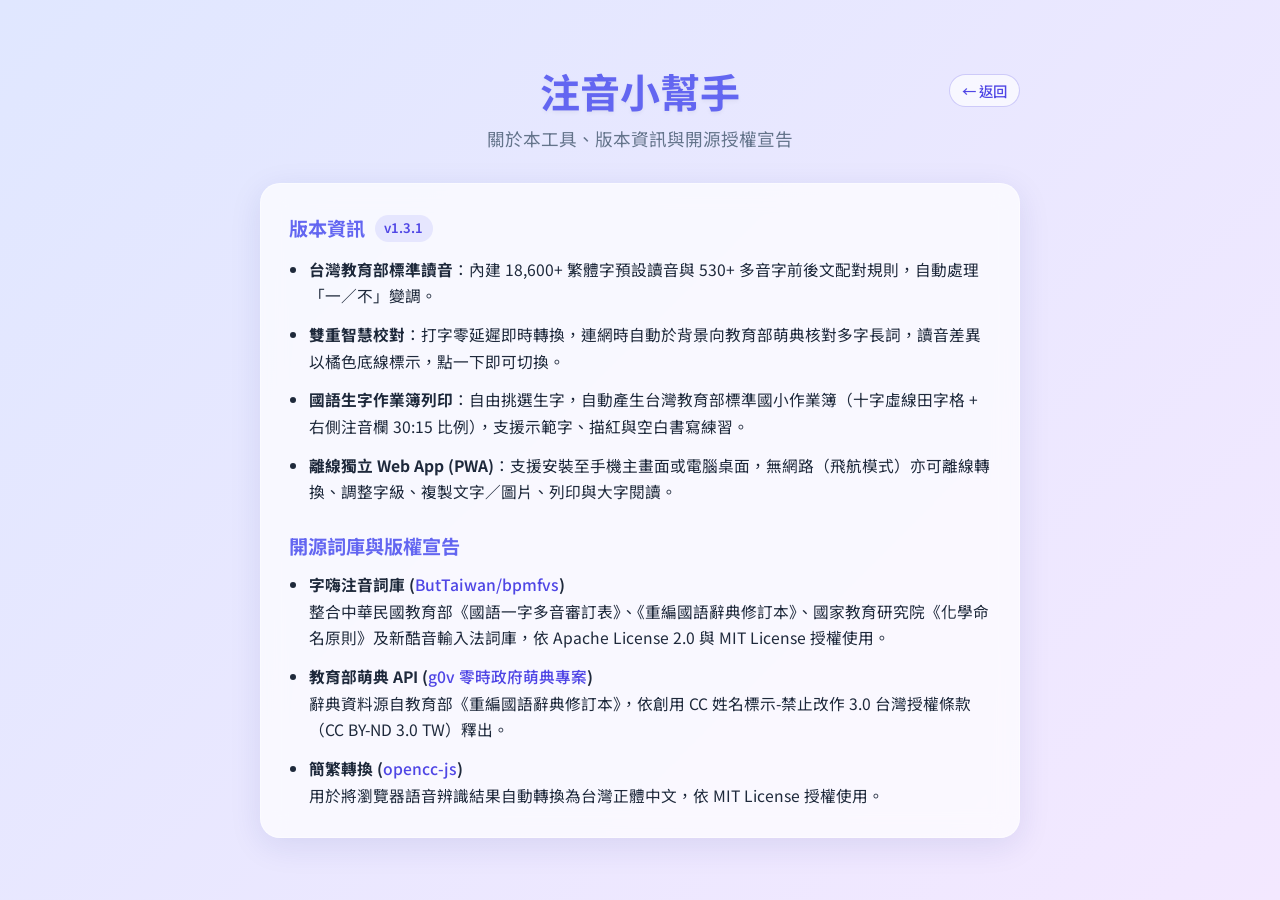
==== commit 952af6d7: "chore: bump version to v1.3.1 for mobile workbook optimizations" ====
--- a/about.html
+++ b/about.html
@@ -14,7 +14,7 @@
     <link rel="preconnect" href="https://fonts.googleapis.com">
     <link rel="preconnect" href="https://fonts.gstatic.com" crossorigin>
     <link href="https://fonts.googleapis.com/css2?family=Noto+Sans+TC:wght@400;500;700&display=swap" rel="stylesheet">
-    <link rel="stylesheet" href="style.css?v=38">
+    <link rel="stylesheet" href="style.css?v=43">
 </head>
 <body class="about-page">
     <div class="app-container about-container">
@@ -30,7 +30,7 @@
             <section class="about-section">
                 <div class="about-version-row">
                     <h2>版本資訊</h2>
-                    <span class="version-badge">v1.3.0</span>
+                    <span class="version-badge">v1.3.1</span>
                     <button id="install-app-btn" class="install-app-btn" type="button" title="安裝為獨立桌面／手機 App（支援離線使用）" hidden>📲 安裝獨立 App</button>
                 </div>
                 <p id="output-message" class="output-message" role="status" aria-live="polite" hidden></p>
--- a/style.css
+++ b/style.css
@@ -227,7 +227,7 @@
 .zhuyin-word {
     display: inline-flex;
     align-items: center;
-    margin-right: 0.35em; /* Use em so margin scales with font size */
+    margin-right: 0.3em; /* Use em so margin scales with font size */
     vertical-align: bottom;
 }
 
@@ -242,7 +242,7 @@
 
 /* 接在注音後面的標點：留出右上角聲調的空間 */
 .zhuyin-bopomofo + .zhuyin-punct {
-    margin-left: 0.3em;
+    margin-left: 0.15em;
 }
 
 .zhuyin-bopomofo {
@@ -261,6 +261,7 @@
     flex-direction: column;
     align-items: center;
     line-height: 1.1;
+    padding-right: 0.55em; /* 預留右上角聲調專屬寬度，防止飄出容器碰撞相鄰國字 */
 }
 
 .bopo-chars {
@@ -276,7 +277,7 @@
 
 .bopo-tone.tone-mark {
     position: absolute;
-    right: -0.7em; /* 二、三、四聲標於注音右上角外緣（教育部規格，見 docs/zhuyin-guide.md） */
+    right: 0; /* 貼齊預留之聲調欄右緣（教育部規格，見 docs/zhuyin-guide.md） */
     top: 0;
     writing-mode: horizontal-tb;
     font-size: 1em; /* Align font size */
@@ -1080,11 +1081,11 @@
     }
 
     .zhuyin-word {
-        margin-right: 0.18em;
+        margin-right: 0.22em;
     }
 
     .zhuyin-bopomofo + .zhuyin-punct {
-        margin-left: 0.15em;
+        margin-left: 0.1em;
     }
 
     .output-header {
@@ -1510,16 +1511,16 @@
     border-radius: 8px;
 }
 
-/* ---------- A4 生字作業簿核心格線 (教育部標準 30:15) ---------- */
+/* ---------- A4 生字作業簿核心格線 (教育部標準 30:15 直式) ---------- */
 .wb-page {
     width: 100%;
     max-width: 210mm;
     margin: 0 auto 1.5rem;
     background: #ffffff;
-    padding: 12mm 10mm;
-    box-shadow: 0 4px 12px rgba(0, 0, 0, 0.08);
+    padding: 10mm 8mm;
+    box-shadow: 0 4px 16px rgba(0, 0, 0, 0.08);
     box-sizing: border-box;
-    font-family: 'Noto Sans TC', 'DFKai-SB', 'BiauKai', serif;
+    font-family: 'Noto Sans TC', 'DFKai-SB', 'BiauKai', 'Kaiti TC', serif;
 }
 
 .wb-page:last-child {
@@ -1529,132 +1530,416 @@
 .wb-page-header {
     display: flex;
     justify-content: space-between;
-    align-items: baseline;
+    align-items: center;
     padding-bottom: 0.5rem;
     margin-bottom: 0.8rem;
-    border-bottom: 2px solid #334155;
+    border-bottom: 2px solid #1e293b;
+}
+
+.wb-header-title-box {
+    display: flex;
+    align-items: center;
+    gap: 0.5rem;
+    white-space: nowrap;
+    flex-shrink: 0;
 }
 
 .wb-sheet-title {
-    font-size: 1.35rem;
+    font-size: 1.25rem;
     font-weight: 700;
     color: #0f172a;
     margin: 0;
-    letter-spacing: 0.1em;
+    letter-spacing: 0.08em;
+    font-family: 'DFKai-SB', 'BiauKai', 'Kaiti TC', serif;
+    white-space: nowrap;
+}
+
+.wb-moe-badge {
+    font-size: 0.7rem;
+    font-weight: 600;
+    color: #4338ca;
+    background: #e0e7ff;
+    padding: 1px 5px;
+    border-radius: 4px;
+    letter-spacing: 0.05em;
+    white-space: nowrap;
 }
 
 .wb-student-info {
     display: flex;
-    gap: 1.25rem;
-    font-size: 0.88rem;
+    gap: 0.75rem;
+    font-size: 0.8rem;
     color: #334155;
     font-weight: 500;
+    white-space: nowrap;
+    flex-shrink: 0;
 }
 
 .wb-page-num {
     color: #64748b;
-    font-size: 0.82rem;
-}
-
+    font-size: 0.8rem;
+}
+
+.wb-page-body {
+    width: 100%;
+    display: flex;
+    justify-content: center;
+}
+
+/* 直式直行架構：由右向左排列直欄，符合台灣作業簿標準 */
+.wb-columns-container {
+    display: flex;
+    flex-direction: row-reverse;
+    justify-content: center;
+    align-items: stretch;
+    gap: 2.5mm;
+    width: 100%;
+    margin: 0 auto;
+}
+
+.wb-column {
+    display: flex;
+    flex-direction: column;
+    flex: 1;
+    max-width: 28mm;
+    border: 1.5px solid #1e293b;
+    background: #ffffff;
+    box-sizing: border-box;
+}
+
+.wb-column-empty {
+    opacity: 0.85;
+}
+
+/* 橫式架構備選 */
 .wb-rows-container {
     display: flex;
     flex-direction: column;
     gap: 3.5mm;
+    width: 100%;
 }
 
 .wb-row {
     display: flex;
     align-items: center;
-    justify-content: flex-start;
+    justify-content: center;
     gap: 2mm;
-}
-
-/* 單一練習單元格：田字格 + 注音欄 */
+    width: 100%;
+}
+
+/* 單一練習單元格：田字格 (30:30) + 注音欄 (15:30) 等高齊頭齊底 */
 .wb-cell {
     display: flex;
-    align-items: stretch;
+    flex-direction: row;
+    width: 100%;
+    box-sizing: border-box;
+}
+
+.wb-column .wb-cell:not(:last-child) {
+    border-bottom: 1.5px solid #1e293b;
+}
+
+.wb-row .wb-cell {
+    border: 1.5px solid #1e293b;
     flex: 1;
     max-width: 28mm;
-    box-sizing: border-box;
-}
-
-/* 國字田字格 (1:1 正方形) */
+}
+
+/* 國字田字格：教育部標準 1:1 正方形 (30:30 比例) */
 .wb-grid {
     position: relative;
     aspect-ratio: 1 / 1;
-    flex: 1;
-    border: 1.5px solid #334155;
+    flex: 2;
+    border-right: 1.5px solid #1e293b;
     background-color: #ffffff;
-    background-image: url("data:image/svg+xml,%3Csvg xmlns='http://www.w3.org/2000/svg' width='100' height='100'%3E%3Cline x1='50' y1='0' x2='50' y2='100' stroke='%23cbd5e1' stroke-width='1.2' stroke-dasharray='4,4'/%3E%3Cline x1='0' y1='50' x2='100' y2='50' stroke='%23cbd5e1' stroke-width='1.2' stroke-dasharray='4,4'/%3E%3C/svg%3E");
+    background-image: url("data:image/svg+xml,%3Csvg xmlns='http://www.w3.org/2000/svg' width='100' height='100'%3E%3Cline x1='50' y1='0' x2='50' y2='100' stroke='%2394a3b8' stroke-width='1.2' stroke-dasharray='4,4'/%3E%3Cline x1='0' y1='50' x2='100' y2='50' stroke='%2394a3b8' stroke-width='1.2' stroke-dasharray='4,4'/%3E%3C/svg%3E");
     background-size: 100% 100%;
     display: flex;
     align-items: center;
     justify-content: center;
     box-sizing: border-box;
+    container-type: inline-size;
 }
 
 .wb-char {
-    font-size: 1.55rem;
-    font-family: 'DFKai-SB', 'BiauKai', 'Noto Sans TC', serif;
+    font-size: 2.2rem;
+    font-size: 78cqw;
+    font-family: 'DFKai-SB', 'BiauKai', 'Kaiti TC', serif;
     line-height: 1;
     user-select: none;
+    font-weight: 500;
 }
 
 .wb-model-text {
     color: #0f172a;
-    font-weight: 700;
 }
 
 .wb-trace-text {
     color: #94a3b8 !important;
-    font-weight: 500;
-}
-
-/* 注音欄 (教育部標準：國字寬度的 40%~50%) */
+}
+
+/* 注音欄：教育部標準寬度為國字一半 (15:30 比例，長寬 1:2) */
 .wb-zhuyin-col {
     position: relative;
-    width: 8.5mm;
-    border: 1.5px solid #334155;
-    border-left: none;
+    aspect-ratio: 1 / 2;
+    flex: 1;
     background-color: #ffffff;
-    background-image: url("data:image/svg+xml,%3Csvg xmlns='http://www.w3.org/2000/svg' width='100' height='100'%3E%3Cline x1='0' y1='33.3' x2='100' y2='33.3' stroke='%23e2e8f0' stroke-width='1' stroke-dasharray='3,3'/%3E%3Cline x1='0' y1='66.6' x2='100' y2='66.6' stroke='%23e2e8f0' stroke-width='1' stroke-dasharray='3,3'/%3E%3C/svg%3E");
+    /* 垂直虛線分割線：左 60% 符號書寫區，右 40% 聲調標注區（教育部直式體式） */
+    background-image: url("data:image/svg+xml,%3Csvg xmlns='http://www.w3.org/2000/svg' width='100' height='100'%3E%3Cline x1='60' y1='0' x2='60' y2='100' stroke='%23e2e8f0' stroke-width='1.2' stroke-dasharray='3,3'/%3E%3C/svg%3E");
     background-size: 100% 100%;
     display: flex;
-    align-items: center;
-    justify-content: center;
+    align-items: stretch;
     box-sizing: border-box;
-    font-size: 0.72rem;
-    font-family: 'Noto Sans TC', sans-serif;
-    color: #0f172a;
-    font-weight: 600;
     user-select: none;
+    container-type: inline-size;
 }
 
 .wb-zhuyin-col.wb-trace-text {
     color: #94a3b8;
 }
 
-.wb-zhuyin-col .bopo-chars {
-    letter-spacing: -1px;
-}
-
-.wb-zhuyin-col .bopo-tone.tone-mark {
-    right: -0.65em;
-    font-size: 0.9em;
+/* 注音符號直排區（佔注音欄左側 60% 寬度） */
+.wb-bopo-symbols-col {
+    position: absolute;
+    left: 0;
+    top: 0;
+    width: 60%;
+    height: 100%;
+    display: flex;
+    flex-direction: column;
+    align-items: center;
+    box-sizing: border-box;
+    font-family: 'DFKai-SB', 'BiauKai', 'Noto Sans TC', sans-serif;
+    color: inherit;
+    font-weight: 600;
+}
+
+/* 單符號：垂直置中（教育部手冊規範 Y: 10.5~19.5） */
+.wb-bopo-count-1 .wb-bopo-symbols-col {
+    justify-content: center;
+}
+
+.wb-bopo-count-1 .wb-bopo-sym {
+    font-size: 1.15rem;
+    font-size: 50cqw;
+    line-height: 1;
+}
+
+/* 雙符號：二符號自然相連均勻排列（教育部手冊規範 聲母在上、韻母在下，中間小間距） */
+.wb-bopo-count-2 .wb-bopo-symbols-col {
+    justify-content: center;
+    gap: 6%;
+}
+
+.wb-bopo-count-2.has-light-tone .wb-bopo-symbols-col {
+    padding-top: 10%;
+    padding-bottom: 2%;
+}
+
+.wb-bopo-count-2 .wb-bopo-sym {
+    font-size: 1.05rem;
+    font-size: 46cqw;
+    line-height: 1;
+}
+
+/* 三符號：三符號等距緊湊直排（教育部手冊規範 聲母、介母、韻母） */
+.wb-bopo-count-3 .wb-bopo-symbols-col {
+    justify-content: center;
+    gap: 2%;
+    padding: 2% 0;
+}
+
+.wb-bopo-count-3.has-light-tone .wb-bopo-symbols-col {
+    padding-top: 10%;
+}
+
+.wb-bopo-count-3 .wb-bopo-sym {
+    font-size: 0.92rem;
+    font-size: 40cqw;
+    line-height: 1;
+}
+
+.wb-bopo-sym {
+    display: block;
+    line-height: 1;
+}
+
+/* 聲調符號區：依教育部手冊精確幾何錨定 */
+.wb-bopo-tone {
+    position: absolute;
+    font-family: 'DFKai-SB', 'BiauKai', 'Noto Sans TC', sans-serif;
+    font-weight: 700;
+    line-height: 1;
+    color: inherit;
+}
+
+/* 二、三、四聲調號：位於右側 40% 聲調列中央，垂直對齊所屬符號右上緣 */
+.wb-bopo-tone.wb-tone-mark {
+    left: 60%;
+    width: 40%;
+    display: flex;
+    justify-content: center;
+    font-size: 0.95rem;
+    font-size: 38cqw;
+}
+
+/* 1個符號時：調號對齊單符號右上側（高度約 36% 處，符合教育部規範） */
+.wb-tone-pos-1 {
+    top: 36%;
+}
+
+/* 2個符號時：調號對齊第 2 個符號右上側（高度約 50% 處，符合教育部規範） */
+.wb-tone-pos-2 {
+    top: 50%;
+}
+
+/* 3個符號時：調號對齊第 3 個符號右上側（高度約 64% 處，符合教育部規範） */
+.wb-tone-pos-3 {
+    top: 64%;
+}
+
+/* 輕聲（˙）：教育部手冊規定置於第一個符號正上方中央 */
+.wb-bopo-tone.wb-tone-light {
+    top: 2%;
+    left: 30%;
+    transform: translateX(-50%);
+    font-size: 0.95rem;
+    font-size: 38cqw;
 }
 
 .wb-zhuyin-col.wb-zhuyin-blank {
     background-color: #ffffff;
 }
 
+/* ---------- 作業簿行動裝置響應式排版 (@media max-width: 768px) ---------- */
+@media (max-width: 768px) {
+    .workbook-modal {
+        width: 95vw;
+        max-width: 95vw;
+        height: 94vh;
+        max-height: 94vh;
+        margin: auto;
+        border-radius: 16px;
+    }
+
+    .wb-modal-header {
+        padding: 0.75rem 1rem;
+    }
+
+    .wb-modal-header h2 {
+        font-size: 1.1rem;
+    }
+
+    .wb-modal-body {
+        padding: 0.75rem 0.5rem;
+        gap: 0.75rem;
+    }
+
+    .wb-chips-container {
+        max-height: 100px;
+        padding: 0.35rem;
+        gap: 0.35rem;
+    }
+
+    .wb-chip {
+        padding: 0.2rem 0.5rem;
+        font-size: 0.85rem;
+    }
+
+    .wb-options-row {
+        gap: 0.5rem;
+        padding: 0.5rem 0.65rem;
+    }
+
+    .wb-option-item {
+        font-size: 0.8rem;
+    }
+
+    .wb-option-item select {
+        padding: 0.2rem 0.4rem;
+        font-size: 0.8rem;
+    }
+
+    .workbook-print-area {
+        padding: 0.5rem 0.25rem;
+        border-radius: 8px;
+    }
+
+    .wb-page {
+        padding: 8px 6px;
+        margin-bottom: 0.5rem;
+        box-shadow: 0 2px 8px rgba(0, 0, 0, 0.06);
+    }
+
+    .wb-page-header {
+        flex-direction: column;
+        align-items: stretch;
+        gap: 0.3rem;
+        padding-bottom: 0.3rem;
+        margin-bottom: 0.45rem;
+    }
+
+    .wb-header-title-box {
+        display: flex;
+        justify-content: space-between;
+        align-items: center;
+        width: 100%;
+    }
+
+    .wb-sheet-title {
+        font-size: 1.05rem;
+    }
+
+    .wb-moe-badge {
+        font-size: 0.65rem;
+    }
+
+    .wb-student-info {
+        display: flex;
+        justify-content: space-between;
+        font-size: 0.72rem;
+        gap: 0.2rem;
+        width: 100%;
+    }
+
+    .wb-columns-container {
+        gap: 1.5mm;
+    }
+
+    .wb-column {
+        max-width: 36mm;
+    }
+
+    .wb-modal-footer {
+        padding: 0.65rem 0.85rem;
+    }
+
+    .wb-tip {
+        font-size: 0.75rem;
+        line-height: 1.3;
+    }
+
+    .wb-primary-btn {
+        width: 100%;
+        justify-content: center;
+    }
+}
+
 /* ---------- 作業簿列印專用樣式 (@media print) ---------- */
 @media print {
+    @page {
+        size: A4 portrait;
+        margin: 8mm 6mm;
+    }
+
     body.printing-workbook {
         background: #ffffff !important;
         padding: 0 !important;
         margin: 0 !important;
         height: auto !important;
         overflow: visible !important;
+        -webkit-print-color-adjust: exact !important;
+        print-color-adjust: exact !important;
     }
 
     body.printing-workbook .app-container,
@@ -1699,13 +1984,14 @@
     }
 
     body.printing-workbook .wb-page {
-        margin: 0 0 0 0 !important;
-        padding: 10mm !important;
+        margin: 0 !important;
+        padding: 4mm 2mm !important;
         box-shadow: none !important;
         page-break-after: always !important;
         break-after: page !important;
         width: 100% !important;
         max-width: none !important;
+        min-height: 275mm !important;
     }
 
     body.printing-workbook .wb-page:last-child {
@@ -1714,7 +2000,8 @@
     }
 
     body.printing-workbook .wb-grid,
-    body.printing-workbook .wb-zhuyin-col {
+    body.printing-workbook .wb-zhuyin-col,
+    body.printing-workbook .wb-column {
         -webkit-print-color-adjust: exact !important;
         print-color-adjust: exact !important;
     }
